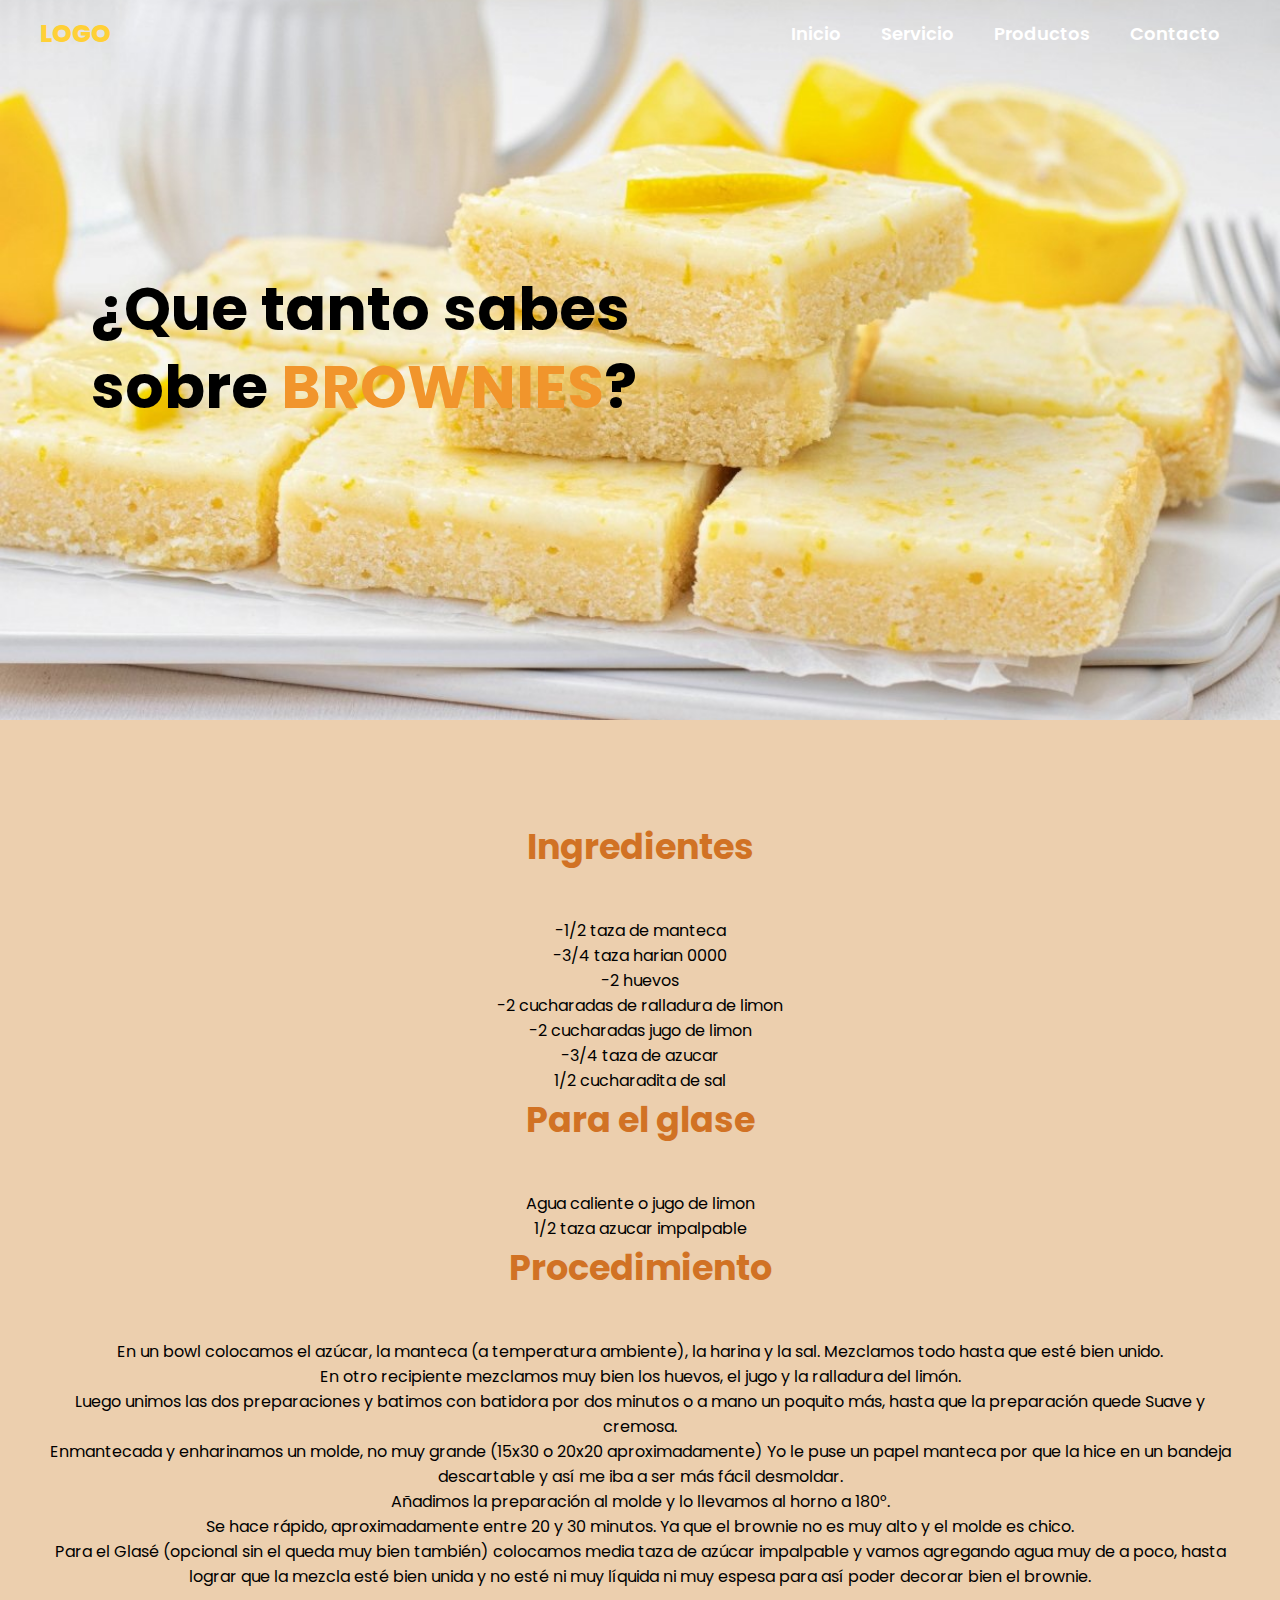
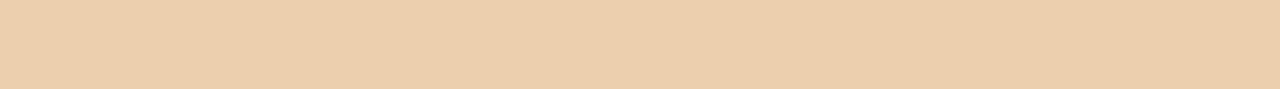
==== brownieli.html @ 3b007e1e "sitio web de recetas" ====
<!DOCTYPE html>
<html lang="en">
<head>
    <meta charset="UTF-8">
    <meta name="viewport" content="width=device-width, initial-scale=1.0">
    <title>pagina</title>
    <link rel="stylesheet" href="brownieli.css">
</head>
<body>

    <header class="header">

        <div class="menu container">
            <a href="#" class="logo">Logo</a>
            <input type="checkbox" id="menu" />
            <label for="menu">
                <img src="fotocomida/menu.png" class="menu-icono" alt="menu">
            </label>
            <nav class="navbar">
                <ul>

                    <li><a href="index.html">Inicio</a></li>
                    <li><a href="servicio.html">Servicio</a></li>
                    <li><a href="productos.html">Productos</a></li>
                    <li><a href="contacto.html">Contacto</a></li>
                </ul>

            </nav>
        </div>

        <div class="header-content container">
            <div class="header-txt">
                <h1>¿Que tanto sabes sobre <span> BROWNIES</span>?</h1>
            
                <div class="butons">
            
                </div>
            </div>
        </div>

    </header>

    <section class="popular container">

        <h2>Ingredientes</h2>
        <ul>
            <li>-1/2 taza de manteca</li>
            <li>-3/4 taza harian 0000</li>
            <li>-2 huevos</li>
            <li>-2 cucharadas de ralladura de limon</li>
            <li>-2 cucharadas jugo de limon</li>
            <li>-3/4 taza de azucar</li>
            <li>1/2 cucharadita de sal</li>
        </ul>

        <h2>Para el glase</h2>
        <ul>
            <li>Agua caliente o jugo de limon</li>
            <li>1/2 taza azucar impalpable</li>
        </ul>


        <h2>Procedimiento</h2>
       <ul>
        <li>En un bowl colocamos el azúcar, la manteca (a temperatura ambiente), la harina y la sal. Mezclamos todo hasta que esté bien unido.</li>
        <li>En otro recipiente mezclamos muy bien los huevos, el jugo y la ralladura del limón.</li>
        <li>Luego unimos las dos preparaciones y batimos con batidora por dos minutos o a mano un poquito más, hasta que la preparación quede Suave y cremosa.</li>
        <li>Enmantecada y enharinamos un molde, no muy grande (15x30 o 20x20 aproximadamente) Yo le puse un papel manteca por que la hice en un bandeja descartable y así me iba a ser más fácil desmoldar.</li>
        <li>Añadimos la preparación al molde y lo llevamos al horno a 180°.</li>
        <li>Se hace rápido, aproximadamente entre 20 y 30 minutos. Ya que el brownie no es muy alto y el molde es chico.</li>
        <li>Para el Glasé (opcional sin el queda muy bien también) colocamos media taza de azúcar impalpable y vamos agregando agua muy de a poco, hasta lograr que la mezcla 
            esté bien unida y no esté ni muy líquida ni muy espesa para así poder decorar bien el brownie.</li>
       </ul>
   

        <div class="popular-content">
          <h1></h1>
        </div>
    </section>

   

    



</body>
</html>
---- brownieli.css ----
@import url('https://fonts.googleapis.com/css2?family=Poppins:wght@400;500;700;800&display=swap');

* {
    margin: 0;
    padding: 0;
    box-sizing: border-box;
    text-decoration: none;
    list-style: none;
}


body{
    font-family: "Poppins", sans-serif;
    background-color: #eccfae;
} 

img{
    max-width: 100%;
}


.container{
    max-width: 1200px;
    margin: 0 auto;
}


.header{
    background-image: url(fotocomida/limon2.jpg);
    background-position: center center;
    background-repeat: no-repeat;
    background-size: cover;
    display: flex;
    align-items: center;
    min-height: 80vh;
    padding: 80px 0;
}

.menu{
    position: absolute;
    top: 0;
    left: 0;
    right: 0;
    display: flex;
    align-items: center;
    justify-content: space-between;
}

.logo {
    color: #ffd036;
    font-size: 25px;
    font-weight: 800;
    text-transform: uppercase;
}

.menu .navbar ul li{
    position: relative;
    float: left;

}

.menu .navbar ul li a{
    font-size: 18px;
    padding: 20px;
    color: #FFFFFF;
    font-weight: 600;
    display: block;
}

.menu .navbar ul li a:hover{
    color: #ffd036;
}

#menu{
    display: none;
}
.menu-icono{
    width: 25px;
}
.menu label{
    cursor: pointer;
    display: none;
}

.header-content{
    display: flex;
}

.header-txt{
    flex-basis: 50%;
}

.header-txt h1{
    font-size: 60px;
    color: #000000;
    line-height: 1.3;
    margin-bottom: 25px;
}

.header-txt span{
    color: #f1952c;
}

.header-txt p {
    font-size: 17px;
    color: #ffd036;
    margin-bottom: 45px;
}

.butons{
    display: flex;
}

.btn-1, .btn-2, .btn-3 {
    display: inline-block;
    padding: 11px 35px;
    border: 2px solid #ffd036;
    border-radius: 25px;
    margin-right: 25px;
    font-size: 17px;
    color: #000000;
}

.btn-1:hover{
    background-color: #ffd036;

}

.popular{
    padding: 100px 0;
    text-align: center;
}

h2{
    color: #d17224;
    font-size: 35px;
    margin-bottom: 45px;
}

.popular-content{
    display: flex;
    justify-content: space-between;
}

.popular-content img{
    width: 150px;
}

.product-content{
    display: grid;
    grid-template-columns: repeat(3, 1fr);
    gap: 50px;
}



.product-1{
    background-color: #ffffff;
    height: -30px;
}

.product-txt{
    padding: 50px 30px;
}

h3{
    font-size: 20px;
    color: #000000;
    margin-bottom: 20px;
}

.price{
    display: flex;
    justify-content: space-between;
    align-items: center;
}

.price p{
    font-size:  17px;
    color: #ffd036;

}

.btn-2 {
    padding: 5px 25px;
    background-color: #ffd036;
    margin-right: 0;
}

.contact{
    padding: 150px 300px;

}

.contact-content{
    background-color: #aca6a6;
    text-align: center;
    padding: 50px;
    border-radius: 50px;
}

form{
    display: flex;
    justify-content: center;
    margin-top: 20px;
}

input{
    padding: 18px 25px;
    background-color: #c7c2cf;
    border: 0;
    border-radius: 25px;
    outline: none;
    margin-right: 10px;
    color: #000000;
    font-size: 17px;
}

::placeholder{
    color: #000000;
    font-size: 17px;
}

.btn-3{
    background-color: #ffd036;
    cursor: pointer;
    margin-right: 0;
}

.footer{
    display: flex;
    justify-content: space-between;
    align-items: center;
    padding: 50px 0;
}

.link ul{
    display: flex;
}

.link ul li > a{
    font-size: 17px;
    color: #FFFFFF;
    margin-right: 20px;
}

.link ul li > a:hover {
   color: #ffd036;
}



@media(max-width:991px) {
         
    .menu {
        padding: 20px;
    }

    .menu label {
        display: initial;
    }

    .menu .navbar {
        position: absolute;
        top: 100%;
        left: 0;
        right: 0;
        background-color:#ffd036;
        display: none;
    }

    .menu .navbar ul li a:hover {
        color: #a39eaf;
    }

    .menu .navbar ul li {
        width: 100%;
    }

    #menu:checked ~ .navbar {
        display: initial;
    }

    .header {
        min-height: 0vh;
        padding: 80px 30px 50px 30px;
    }
    
    .header-txt {
        text-align: center;
        flex-basis: 100%;
    }

    .header-txt h1 {
        font-size: 50px;
        margin-bottom: 15px;
    }

    .butons {
        justify-content: center;
    }

    .btn-1:last-of-type {
        margin-right: 0;
    }

    .popular {
        display: none;
    }

    .product {
        padding: 30px;
    }

    .product-content {
        grid-template-columns: repeat(1,1fr);
        gap: 30px;
    }

    .product-1 img {
        width: 100%;
    }

    .contact {
        padding: 30px;
    }

    form {
        flex-direction: column;
    }

    input {
        margin: 0 0 20px 0;
    }

    .footer {
        flex-direction: column;
        text-align: center;
    }

    .link ul {
        margin-top: 20px;
    }



}
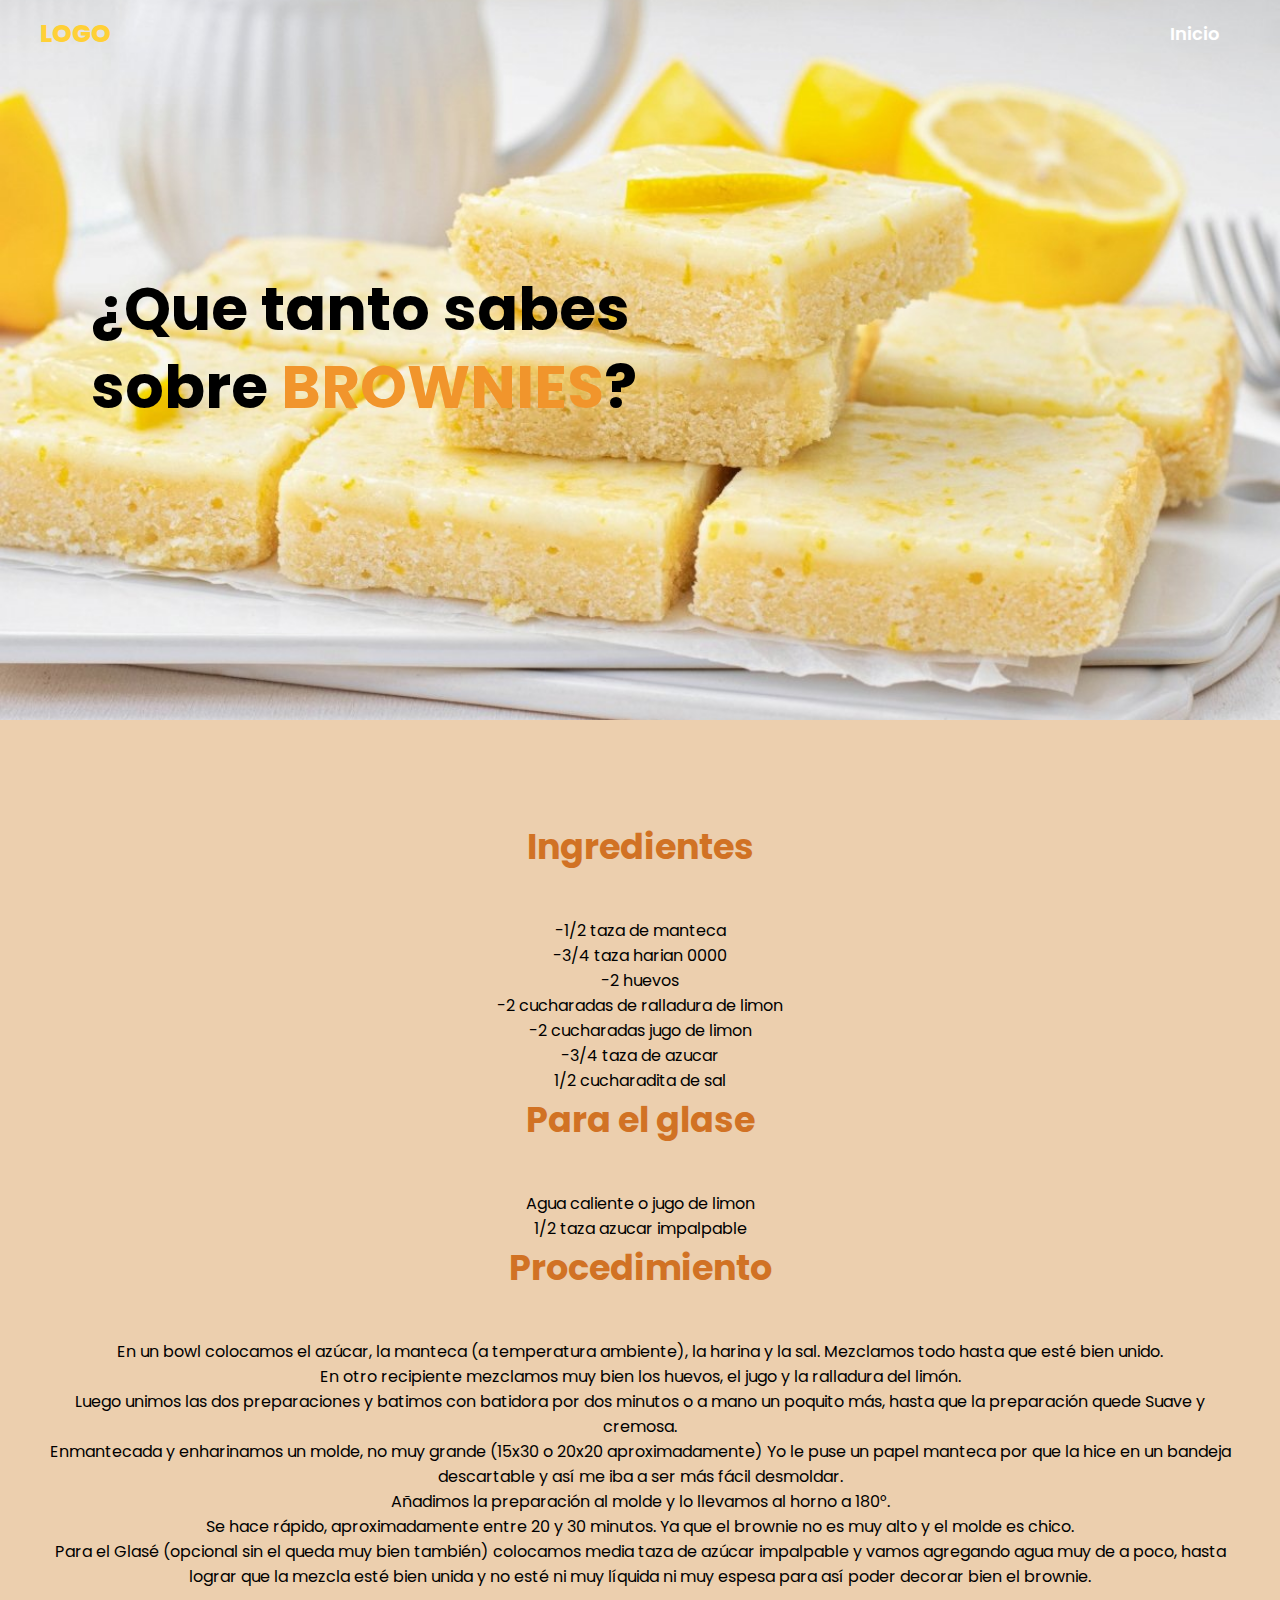
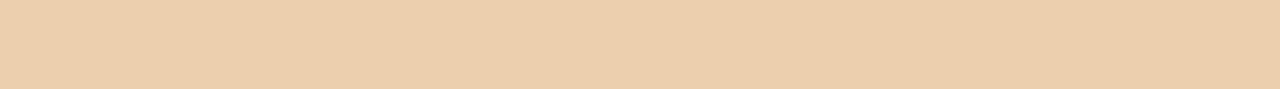
==== commit 698553f0: "sitio web de recetas" ====
--- a/brownieli.html
+++ b/brownieli.html
@@ -20,9 +20,7 @@
                 <ul>
 
                     <li><a href="index.html">Inicio</a></li>
-                    <li><a href="servicio.html">Servicio</a></li>
-                    <li><a href="productos.html">Productos</a></li>
-                    <li><a href="contacto.html">Contacto</a></li>
+                    
                 </ul>
 
             </nav>
